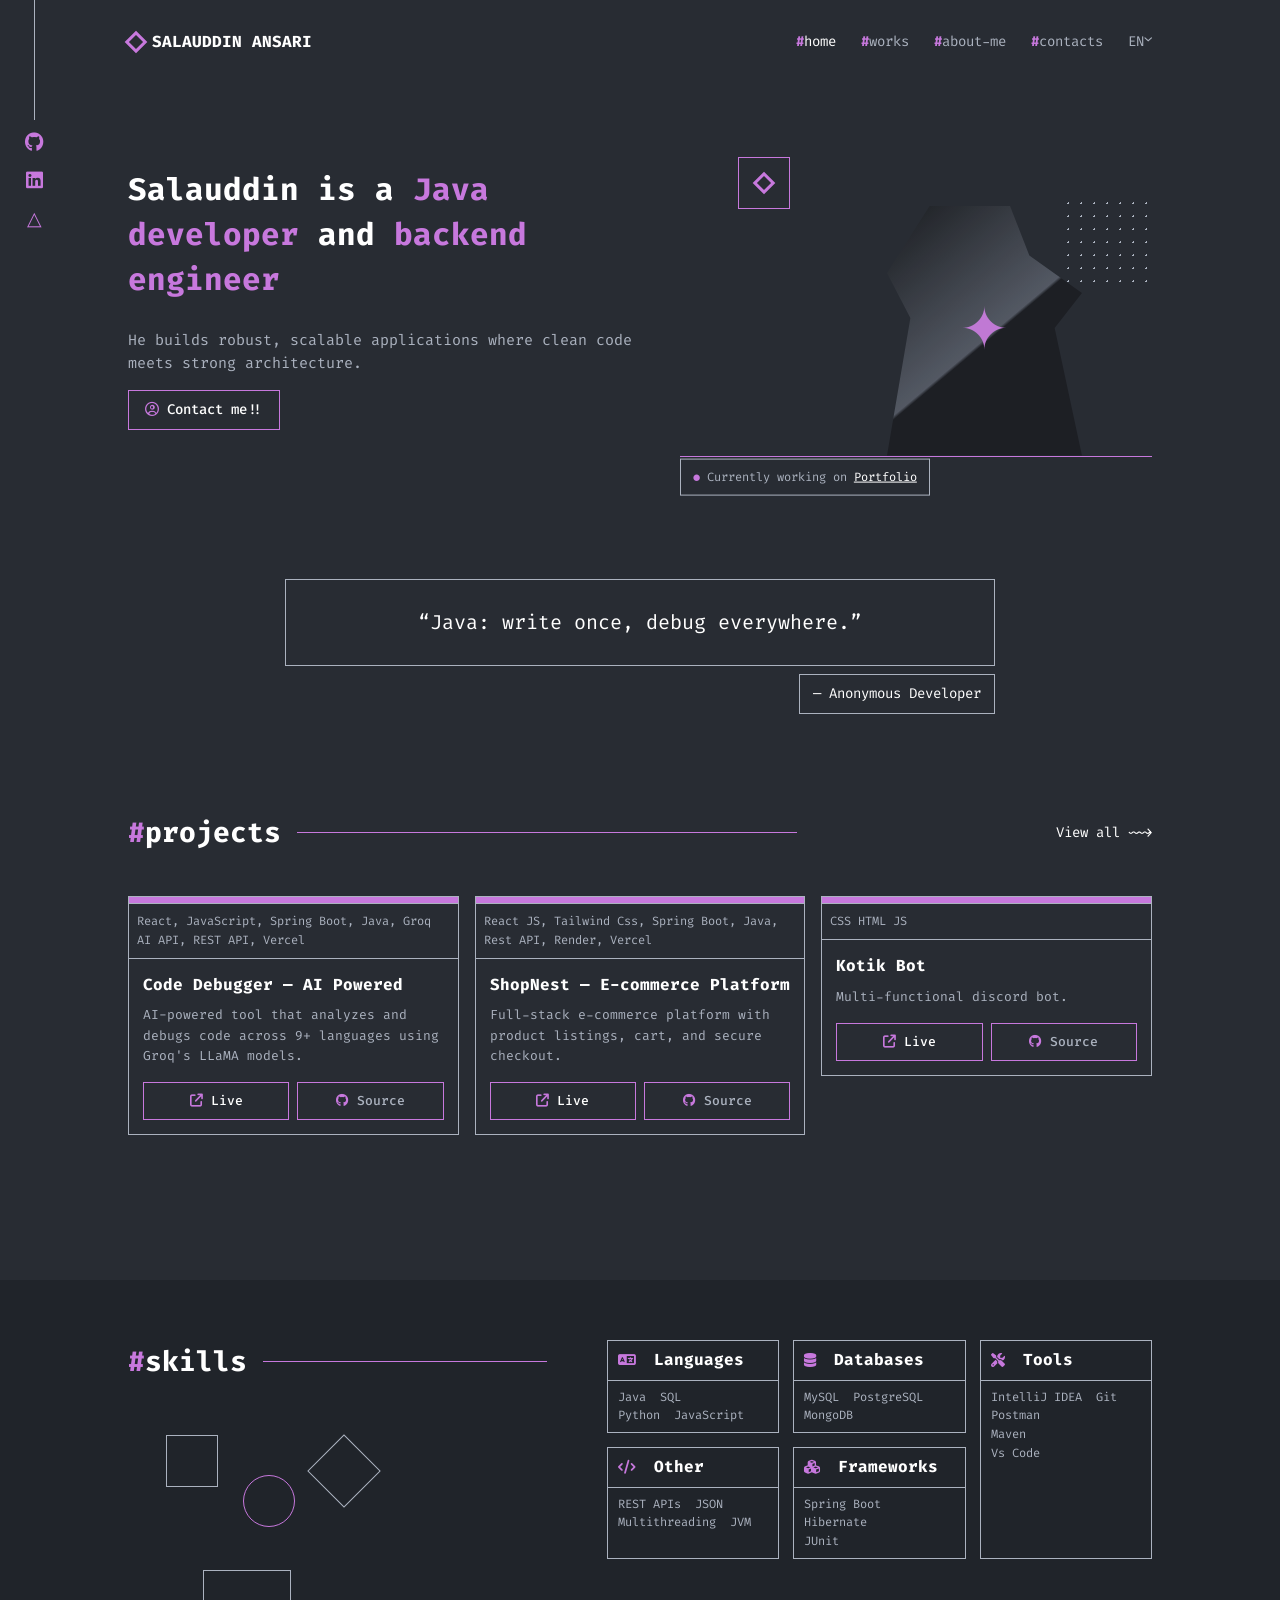
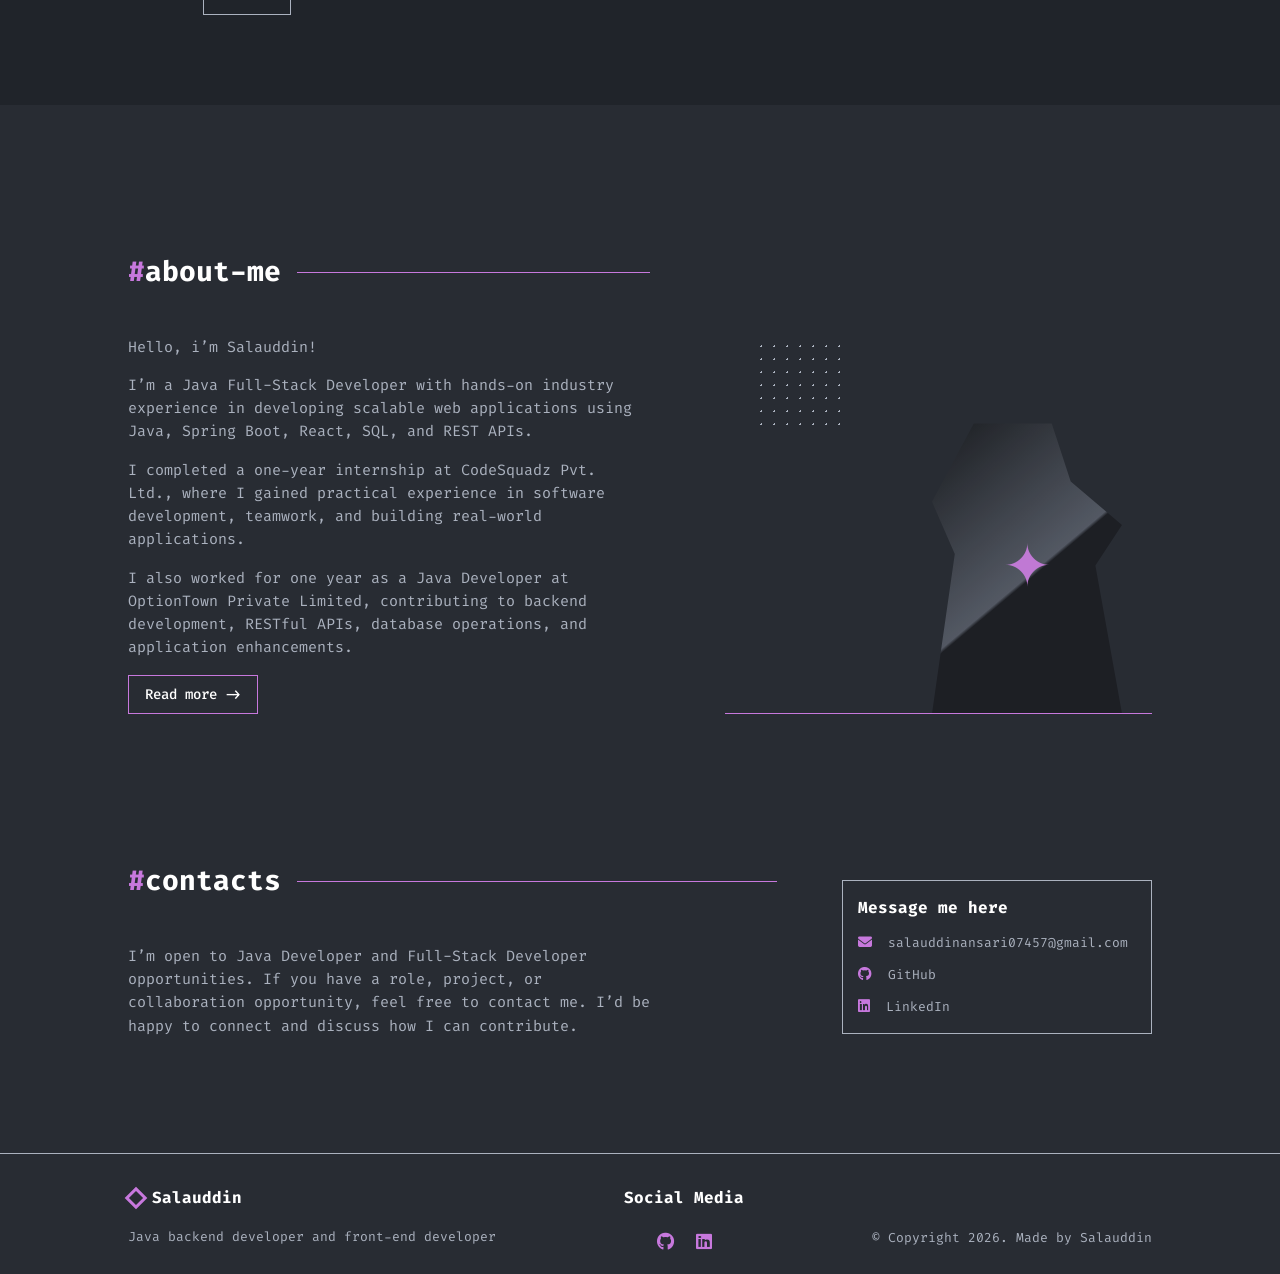
==== index.html @ a01acd92 "My Personal Portfolio" ====
<!doctype html>
<html lang="en">

<head>
  <meta charset="UTF-8" />
  <meta name="viewport" content="width=device-width, initial-scale=1.0" />
  <meta name="description" content="Elias — web designer and front-end developer portfolio" />
  <title>Salauddin | Portfolio</title>
  <link rel="stylesheet" href="https://cdnjs.cloudflare.com/ajax/libs/font-awesome/6.5.1/css/all.min.css" />
  <link rel="stylesheet" href="styles.css" />
</head>

<body>
  <!-- <div class="social-rail" aria-label="Social links">
    <span></span><a href="#contacts" aria-label="Dribbble">◉</a><a href="#contacts" aria-label="GitHub">◈</a><a
      href="#contacts" aria-label="Figma">△</a>
  </div> -->
  <div class="social-rail" aria-label="Social links">
    <span></span>
    <a href="https://github.com/AnsariSalauddin" target="_blank" rel="noopener noreferrer" aria-label="GitHub"><i
        class="fa-brands fa-github"></i></a>
    <a href="https://linkedin.com/in/salauddin-ansari-560468238" target="_blank" rel="noopener noreferrer"
      aria-label="LinkedIn"><i class="fa-brands fa-linkedin"></i></a>
    <a href="#" aria-label="Figma">△</a>
  </div>
  <header class="site-header">
    <a class="brand" href="#home"><i></i>SALAUDDIN ANSARI</a>
    <button class="menu-toggle" aria-expanded="false" aria-controls="menu">
      ☰
    </button>
    <nav id="menu">
      <a class="active" href="#home"><b>#</b>home</a><a href="#works"><b>#</b>works</a><a
        href="#about"><b>#</b>about-me</a><a href="#contacts"><b>#</b>contacts</a><a href="#home">EN⌄</a>
    </nav>
  </header>
  <main id="home">
    <section class="hero wrap">
      <div class="hero-copy">
        <h1>
          Salauddin is a <em>Java developer</em> and <em>backend engineer</em>
        </h1>
        <p>
          He builds robust, scalable applications where clean code meets strong architecture.
        </p>
        <a class="button" href="#contacts"><i class="fa-regular fa-circle-user"></i> Contact me!!</a>
      </div>
      <div class="hero-art">
        <div class="dot-grid"></div>
        <div class="person" aria-hidden="true">✦</div>
        <div class="logo-box"><i></i></div>
        <div class="current">
          <span>●</span> Currently working on <a href="#works">Portfolio</a>
        </div>
      </div>
    </section>
    <section class="quote wrap">
      <blockquote>“Java: write once, debug everywhere.”</blockquote>
      <cite>— Anonymous Developer</cite>
    </section>
    <section id="works" class="wrap section">
      <div class="section-heading">
        <h2><b>#</b>projects</h2>
        <span></span><a href="#works">View all ~~&gt;</a>
      </div>
      <div class="projects">
        <article class="card">
          <div class="card-top project-one"></div>
          <p class="tags">React, JavaScript, Spring Boot, Java, Groq AI API, REST API, Vercel</p>
          <div class="card-body">
            <h3>Code Debugger — AI Powered</h3>
            <p>AI-powered tool that analyzes and debugs code across 9+ languages using Groq's LLaMA models.</p>
            <!-- <a class="button" href="https://code-debugger-frontend-beige.vercel.app/" target="_blank"
              rel="noopener noreferrer">Live &lt;~&gt;</a> -->
            <div class="card-buttons">
              <a class="button" href="https://code-debugger-frontend-beige.vercel.app/" target="_blank"
                rel="noopener noreferrer"><i class="fa-solid fa-arrow-up-right-from-square"></i> Live</a>
              <a class="button secondary" href="https://github.com/yourusername/code-debugger" target="_blank"
                rel="noopener noreferrer"><i class="fa-brands fa-github"></i> Source</a>
            </div>
          </div>
        </article>
        <article class="card">
          <div class="card-top project-two"></div>
          <p class="tags">React JS, Tailwind Css, Spring Boot, Java, Rest API, Render, Vercel</p>
          <div class="card-body">
            <h3>ShopNest — E-commerce Platform</h3>
            <p>Full-stack e-commerce platform with product listings, cart, and secure checkout.</p>
            <div class="card-buttons">
              <a class="button" href="https://shopnest-frontend-rho.vercel.app/" target="_blank"
                rel="noopener noreferrer"><i class="fa-solid fa-arrow-up-right-from-square"></i> Live</a>
              <a class="button secondary" href="https://github.com/yourusername/code-debugger" target="_blank"
                rel="noopener noreferrer"><i class="fa-brands fa-github"></i> Source</a>
            </div>
          </div>
        </article>
        <article class="card">
          <div class="card-top project-three"></div>
          <p class="tags">CSS HTML JS</p>
          <div class="card-body">
            <h3>Kotik Bot</h3>
            <p>Multi-functional discord bot.</p>
            <div class="card-buttons">
              <a class="button" href="https://shopnest-frontend-rho.vercel.app/" target="_blank"
                rel="noopener noreferrer"><i class="fa-solid fa-arrow-up-right-from-square"></i> Live</a>
              <a class="button secondary" href="https://github.com/yourusername/code-debugger" target="_blank"
                rel="noopener noreferrer"><i class="fa-brands fa-github"></i> Source</a>
            </div>
          </div>
        </article>
      </div>
    </section>
    <section class="skills section">
      <div class="wrap skills-grid">
        <div>
          <div class="section-heading">
            <h2><b>#</b>skills</h2>
            <span></span>
          </div>
          <div class="shapes" aria-hidden="true">
            <i></i><i></i><i></i><i></i>
          </div>
        </div>
        <div class="skill-cards">
          <article>
            <h3><i class="fa-solid fa-language"></i> Languages</h3>
            <p>Java&nbsp; SQL<br>Python&nbsp; JavaScript</p>
          </article>

          <article>
            <h3><i class="fa-solid fa-database"></i> Databases</h3>
            <p>MySQL&nbsp; PostgreSQL<br>MongoDB</p>
          </article>

          <article>
            <h3><i class="fa-solid fa-screwdriver-wrench"></i> Tools</h3>
            <p>IntelliJ IDEA&nbsp; Git&nbsp; Postman<br>Maven<br>Vs Code</p>
          </article>

          <article>
            <h3><i class="fa-solid fa-code"></i> Other</h3>
            <p>REST APIs&nbsp; JSON<br>Multithreading&nbsp; JVM</p>
          </article>

          <article>
            <h3><i class="fa-solid fa-cubes"></i> Frameworks</h3>
            <p>Spring Boot&nbsp; Hibernate<br>JUnit</p>
          </article>
        </div>
      </div>
    </section>
    <section id="about" class="wrap section about">
      <div class="about-copy">
        <div class="section-heading">
          <h2><b>#</b>about-me</h2>
          <span></span>
        </div>
        <p>Hello, i’m Salauddin!</p>
        <p>
          I’m a Java Full-Stack Developer with hands-on industry experience in
          developing scalable web applications using Java, Spring Boot, React, SQL,
          and REST APIs.
        </p>

        <p>
          I completed a one-year internship at CodeSquadz Pvt. Ltd., where I gained
          practical experience in software development, teamwork, and building
          real-world applications.
        </p>

        <p>
          I also worked for one year as a Java Developer at OptionTown Private
          Limited, contributing to backend development, RESTful APIs, database
          operations, and application enhancements.
        </p>
        <a class="button" href="#contacts">Read more -&gt;</a>
      </div>
      <div class="about-art">
        <div class="person small">✦</div>
        <div class="dots"></div>
      </div>
    </section>
    <section id="contacts" class="wrap section contacts">
      <div>
        <div class="section-heading">
          <h2><b>#</b>contacts</h2>
          <span></span>
        </div>
        <p>
          I’m open to Java Developer and Full-Stack Developer opportunities. If you
          have a role, project, or collaboration opportunity, feel free to contact me.
          I’d be happy to connect and discuss how I can contribute.
        </p>
      </div>
      <aside class="Message-Icon-Color">
        <h3>Message me here</h3>

        <a href="mailto:salauddinansari07457@gmail.com">
          <i class="fa-solid fa-envelope"></i> salauddinansari07457@gmail.com
        </a>

        <a href="https://github.com/AnsariSalauddin" target="_blank" rel="noopener noreferrer">
          <i class="fa-brands fa-github"></i> GitHub
        </a>

        <a href="https://www.linkedin.com/in/salauddin-ansari-560468238" target="_blank" rel="noopener noreferrer">
          <i class="fa-brands fa-linkedin"></i> LinkedIn
        </a>

      </aside>
    </section>
  </main>
  <footer>
    <div class="wrap footer-grid">
      <div>
        <a class="brand" href="#home"><i></i>Salauddin</a>
        <!-- <a class="email" href="mailto:salauddinansari07457@gmail.com">salauddinansari07457@gmail.com</a> -->
        <p>Java backend developer and front-end developer</p>
      </div>

      <div>
        <h3>Social Media</h3>
        <p class="media" style="font-size: large;">
          <a href="https://github.com/AnsariSalauddin" target="_blank" rel="noopener noreferrer" aria-label="GitHub"><i
              class="fa-brands fa-github"></i></a>&nbsp;
          <a href="https://linkedin.com/in/salauddin-ansari-560468238" target="_blank" rel="noopener noreferrer"
            aria-label="LinkedIn"><i class="fa-brands fa-linkedin"></i></a>
        </p>
      </div>
      <p class="copyright">© Copyright 2026. Made by Salauddin</p>
  </footer>
  <script src="script.js"></script>
</body>

</html>
---- styles.css ----
@import url("https://fonts.googleapis.com/css2?family=Fira+Code:wght@400;500;600;700&display=swap");
:root {
  --bg: #282c33;
  --muted: #abb2bf;
  --text: #fff;
  --accent: #c778dd;
  --line: #abb2bf55;
}
* {
  box-sizing: border-box;
}
html {
  scroll-behavior: smooth;
}
body {
  margin: 0;
  background: var(--bg);
  color: var(--text);
  font:
    16px/1.55 "Fira Code",
    monospace;
}
.wrap {
  width: min(1024px, calc(100% - 48px));
  margin: auto;
}
.site-header {
  height: 84px;
  max-width: 1024px;
  margin: auto;
  display: flex;
  align-items: center;
  justify-content: space-between;
}
.brand {
  font-weight: 700;
  color: #fff;
  text-decoration: none;
  display: inline-flex;
  gap: 8px;
  align-items: center;
}
.brand i,
.logo-box i {
  width: 16px;
  height: 16px;
  border: 3px solid var(--accent);
  display: inline-block;
  transform: rotate(45deg);
}
nav {
  display: flex;
  gap: 25px;
  align-items: center;
}
nav a {
  color: var(--muted);
  text-decoration: none;
  font-size: 14px;
}
nav b,
.section-heading b {
  color: var(--accent);
}
nav .active,
nav a:hover {
  color: #fff;
}
.menu-toggle {
  display: none;
  background: none;
  border: 0;
  color: #fff;
  font-size: 24px;
}
.social-rail {
  position: fixed;
  z-index: 2;
  top: 0;
  left: 25px;
  display: flex;
  flex-direction: column;
  align-items: center;
  color: var(--muted);
  gap: 8px;
}
.social-rail span {
  height: 120px;
  border-left: 1px solid var(--muted);
}
.social-rail a {
  color: var(--muted);
  text-decoration: none;
}
.social-rail a  {
  color: var(--accent);
  font-size: larger;
 
}
.hero {
  min-height: 430px;
  display: grid;
  grid-template-columns: 1.05fr 0.95fr;
  align-items: center;
  gap: 30px;
}
.hero h1 {
  font-size: 31px;
  line-height: 1.45;
  margin: 0 0 26px;
}
.hero em {
  font-style: normal;
  color: var(--accent);
}
p {
  color: var(--muted);
  font-size: 15px;
}
.button {
  border: 1px solid var(--accent);
  color: #fff;
  text-decoration: none;
  padding: 8px 16px;
  display: inline-block;
  font-size: 14px;
  font-weight: 500;
}
.button i{
  color: var(--accent);
}
.button:hover {
  background: #c778dd22;
}
/* .hero-art {
  height: 315px;
  position: relative;
  border-bottom: 1px solid var(--accent);
  overflow: hidden;
} */
 /* .hero-art {
  height: 315px;
  position: relative;
  border-bottom: 1px solid var(--accent);
} */
 .hero-art {
  height: 315px;
  position: relative;
  border-bottom: 1px solid var(--accent);
  overflow: visible;
}
.person {
  position: absolute;
  background: linear-gradient(140deg, #15181d 5%, #4e5460 52%, #12141a 53%);
  width: 195px;
  height: 250px;
  right: 70px;
  bottom: 0;
  clip-path: polygon(
    22% 0,
    63% 0,
    73% 20%,
    100% 35%,
    86% 49%,
    100% 100%,
    0 100%,
    12% 45%,
    0 27%
  );
  display: grid;
  place-content: center;
  color: var(--accent);
  font-size: 58px;
  filter: contrast(0.9);
}
.logo-box {
  position: absolute;
  top: 15px;
  left: 58px;
  border: 1px solid var(--accent);
  width: 52px;
  height: 52px;
  display: grid;
  place-items: center;
}
.dot-grid,
.dots {
  background-image: radial-gradient(var(--muted) 1px, transparent 1px);
  background-size: 13px 13px;
  width: 85px;
  height: 85px;
  position: absolute;
  right: 5px;
  top: 55px;
}
.current {
  
  position: absolute;
  left: 0px;
  bottom: -3px;
  transform: translateY(100%);
  border: 1px solid var(--muted);
  padding: 8px 12px;
  color: var(--muted);
  font-size: 12px;
  background: var(--bg);
}
.current span {
  color: var(--accent);
}
.current a {
  color: #fff;
}
.quote {
  margin-top: 65px;
  text-align: center;
  border: 1px solid var(--muted);
  position: relative;
  padding: 27px 40px;
  width: min(710px, calc(100% - 48px));
}
.quote blockquote {
  margin: 0;
  font-size: 20px;
}
.quote cite {
  display: block;
  position: absolute;
  right: -1px;
  bottom: -49px;
  border: 1px solid var(--muted);
  padding: 8px 13px;
  font-style: normal;
  font-size: 14px;
}
.section {
  margin-top: 145px;
}
.section-heading {
  display: flex;
  align-items: center;
  gap: 16px;
  margin-bottom: 42px;
}
.section-heading h2 {
  margin: 0;
  font-size: 28px;
}
.section-heading span {
  height: 1px;
  flex: 1;
  max-width: 500px;
  background: var(--accent);
}
.section-heading a {
  font-size: 14px;
  color: #fff;
  text-decoration: none;
  margin-left: auto;
}
/* .projects {
  display: grid;
  grid-template-columns: repeat(3, 1fr);
  gap: 16px;
} */
/* .card {
  border: 1px solid var(--muted);
} */
.project-image {
  height: 175px;
  display: grid;
  place-items: center;
  overflow: hidden;
}
.project-image span {
  font-size: 45px;
  font-weight: 700;
}
/* .project-one {
  background: repeating-linear-gradient(
    45deg,
    #20242a,
    #20242a 10px,
    #2e343d 10px,
    #2e343d 20px
  );
  color: #a5ff82;
} */
/* .project-two {
  background: linear-gradient(135deg, #5a1b86, #ed8b25);
  color: #fff;
} */
/* .project-three {
  background: #14171b;
  color: var(--accent);
} */
/* .tags {
  border-top: 1px solid var(--muted);
  border-bottom: 1px solid var(--muted);
  padding: 8px;
  margin: 0;
  font-size: 12px;
} */
/* .card-body {
  padding: 14px;
} */
.card h3,
.skill-cards h3,
aside h3,
footer h3 {
  margin: 0;
  font-size: 16px;
}
/* .card-body p {
  margin: 8px 0 16px;
  font-size: 13px;
} */
.skills {
  background: #20242a;
  padding: 60px 0;
}
.skills-grid {
  display: grid;
  grid-template-columns: 1fr 1.3fr;
  gap: 60px;
}
.shapes {
  height: 220px;
  position: relative;
}
.shapes i {
  position: absolute;
  border: 1px solid var(--muted);
  width: 52px;
  height: 52px;
}
.shapes i:nth-child(1) {
  left: 38px;
  top: 10px;
}
.shapes i:nth-child(2) {
  left: 115px;
  top: 50px;
  border-color: var(--accent);
  border-radius: 50%;
}
.shapes i:nth-child(3) {
  left: 190px;
  top: 20px;
  transform: rotate(45deg);
}
.shapes i:nth-child(4) {
  left: 75px;
  top: 145px;
  width: 88px;
  height: 45px;
}
.skill-cards {
  display: grid;
  grid-template-columns: repeat(3, 1fr);
  align-content: start;
  gap: 14px;
}
.skill-cards article {
  border: 1px solid var(--muted);
}
.skill-cards h3 {
  border-bottom: 1px solid var(--muted);
  padding: 7px 10px;
}
.skill-cards p {
  margin: 0;
  padding: 7px 10px;
  font-size: 12px;
}
.skill-cards article:nth-child(3) {
  grid-row: span 2;
}
.about {
  display: grid;
  grid-template-columns: 1.1fr 0.9fr;
  gap: 75px;
}
.about-copy p {
  max-width: 510px;
}
.about-art {
  min-height: 360px;
  position: relative;
  border-bottom: 1px solid var(--accent);
}
.about-art .small {
  right: 30px;
  width: 190px;
  height: 290px;
}
.about-art .dots {
  left: 30px;
  right: auto;
  top: 90px;
}
.contacts {
  display: grid;
  grid-template-columns: 1fr 310px;
  gap: 65px;
  margin-bottom: 100px;
}
.contacts p {
  max-width: 530px;
}
.contacts aside {
  border: 1px solid var(--muted);
  padding: 15px;
  height: max-content;
  margin-top: 21px
}
.contacts aside a {
  display: block;
  color: var(--muted);
  text-decoration: none;
  margin-top: 12px;
  font-size: 13px;
}
footer {
  border-top: 1px solid var(--muted);
  padding-top: 32px;
}
.footer-grid {
  display: flex;
  justify-content: space-between;
}
.email {
  color: var(--muted);
  font-size: 13px;
  margin-left: 18px;
  text-decoration: none;
}
.footer-grid p {
  font-size: 13px;
  
}
.media {
  font-size: large;
  text-align: center;
  
}
.media a i{
  color: var(--accent);
}

.copyright {
  text-align: center;
  margin: 42px 0 20px;
  font-size: 12px;
}
@media (max-width: 720px) {
  .social-rail {
    display: none;
  }
  .wrap {
    width: min(100% - 32px, 560px);
  }
  .site-header {
    padding: 0 16px;
    height: 70px;
    position: relative;
  }
  nav {
    display: none;
    position: absolute;
    z-index: 4;
    top: 70px;
    left: 0;
    right: 0;
    background: #20242a;
    padding: 20px;
    flex-direction: column;
    align-items: flex-start;
  }
  nav.open {
    display: flex;
  }
  .menu-toggle {
    display: block;
  }
  .hero,
  .about,
  .contacts,
  .skills-grid {
    grid-template-columns: 1fr;
  }
  /* .hero {
    padding-top: 45px;
    gap: 60px;
  } */
   .hero {
  padding-bottom: 40px; /* current badge ke liye jagah */
}
  .hero h1 {
    font-size: 26px;
  }
  .hero-art {
    max-width: 400px;
    width: 100%;
    justify-self: center;
  }
  /* .projects {
    grid-template-columns: 1fr;
  } */
  .section {
    margin-top: 95px;
  }
  .skill-cards {
    grid-template-columns: repeat(2, 1fr);
  }
  .about {
    gap: 25px;
  }
  .about-art {
    min-height: 270px;
  }
  .contacts {
    gap: 20px;
  }
  .footer-grid {
    gap: 20px;
  }
  .quote {
    margin-top: 15px;
  }
  .section-heading h2 {
    font-size: 24px;
  }
}
@media (max-width: 410px) {
  .skill-cards {
    grid-template-columns: 1fr;
  }
  .skill-cards article:nth-child(3) {
    grid-row: auto;
  }
  .email {
    display: block;
    margin: 10px 0;
  }
  .footer-grid {
    display: block;
  }
}


/* -------------*/
.projects {
  display: grid;
  grid-template-columns: repeat(3, 1fr);
  gap: 16px;
  align-items: start;
}
.card {
  border: 1px solid var(--muted);
  display: flex;
  flex-direction: column;
}
.card-top {
  height: 6px;
  background: var(--accent);
}
/* .project-one { background: var(--accent); }
.project-two { background: linear-gradient(90deg, #5a1b86, #ed8b25); }
.project-three { background: #a5ff82; } */

.tags {
  border-top: 1px solid var(--muted);
  border-bottom: 1px solid var(--muted);
  padding: 8px;
  margin: 0;
  font-size: 12px;
}
.card-body {
  padding: 14px;
  display: flex;
  flex-direction: column;
  flex: 1;
}
.card-body p {
  margin: 8px 0 16px;
  font-size: 13px;
  flex: 1;
}

.card-buttons {
  display: flex;
  gap: 8px;
}
.card-buttons .button {
  padding: 8px 12px;
  font-size: 13px;
  flex: 1;
  text-align: center;
}
.button.secondary {
  border-color: var(--accent);
  color: var(--muted);
}
.button.secondary:hover {
  background: #c778dd22;
  color: #fff;
}

.media a {
  color: var(--muted);
  text-decoration: none;
  transition: color 0.25s ease;
}
/* .media a:hover {
  color: var(--accent);
} */
.skill-cards h3 i {
  color: var(--accent);
  margin-right: 8px;
  font-size: 14px;
}
.Message-Icon-Color a i {
    color: var(--accent);
  margin-right: 8px;
  font-size: 14px;
}
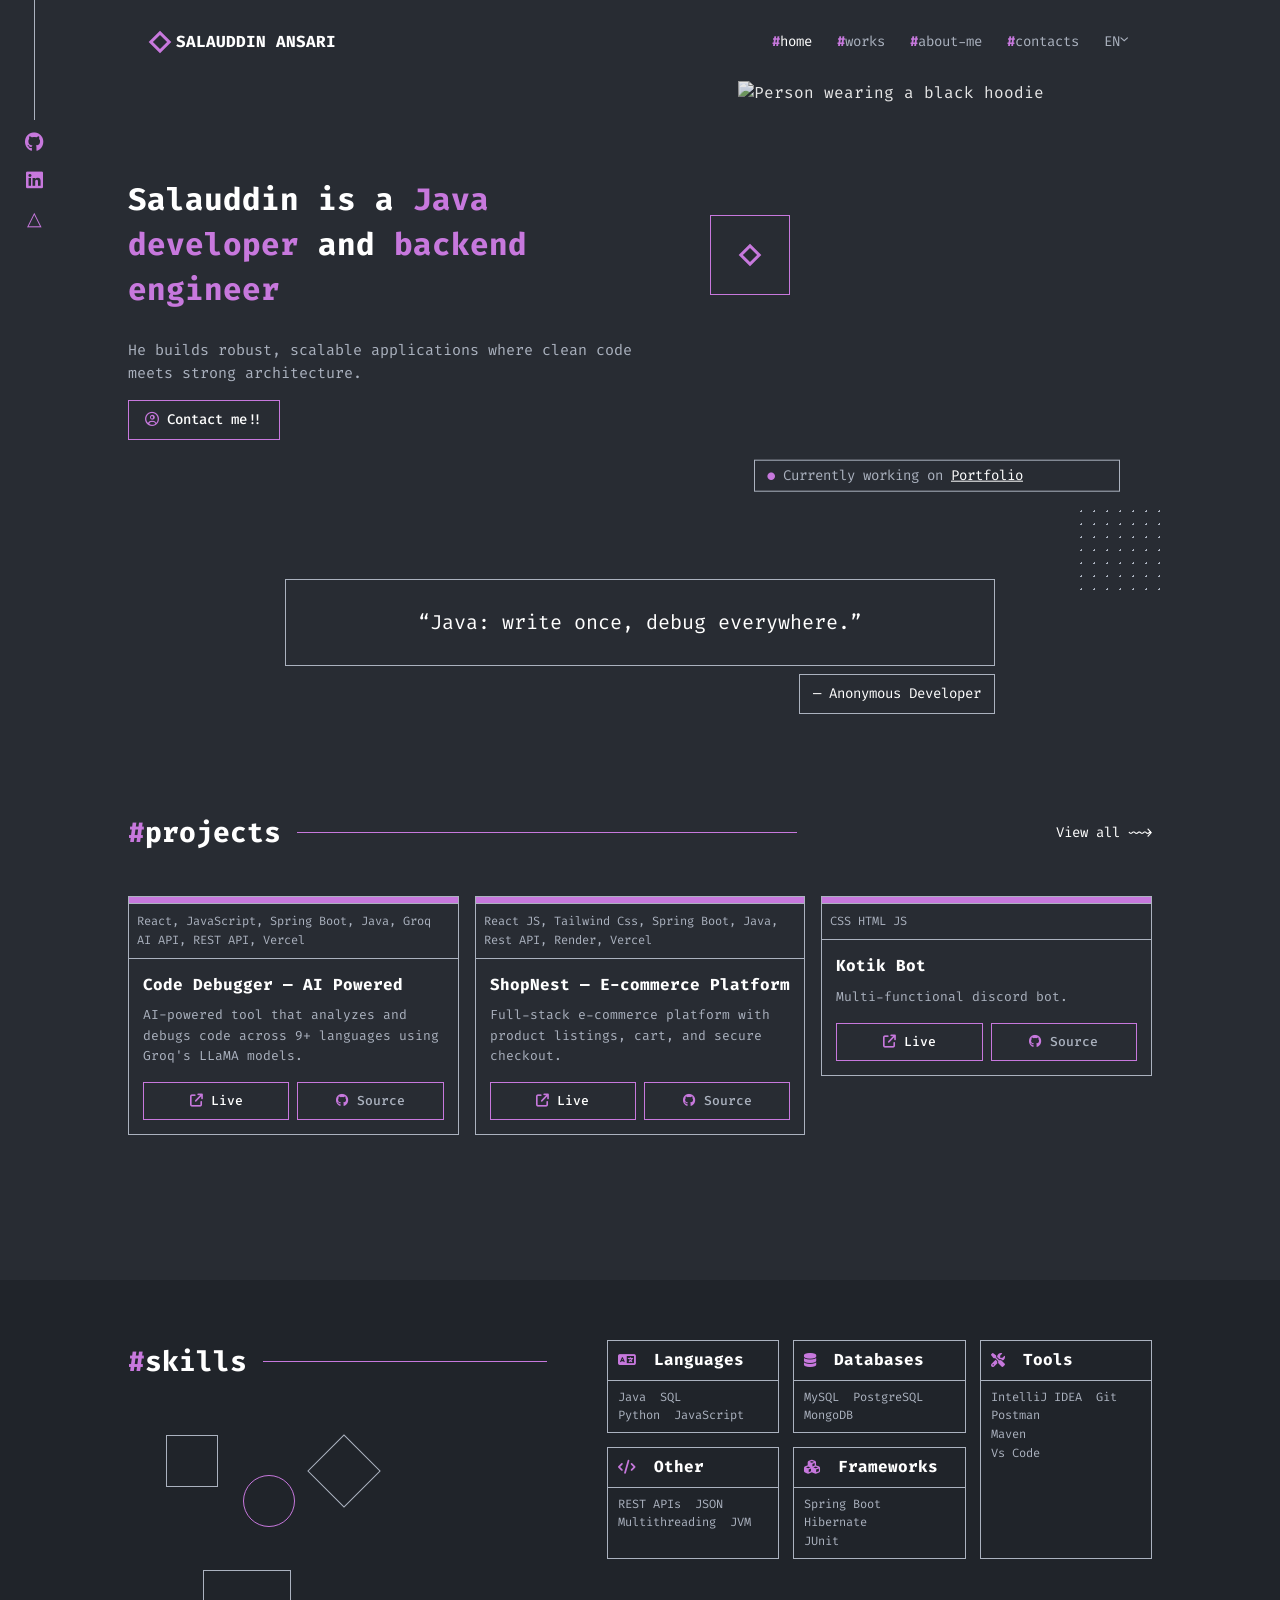
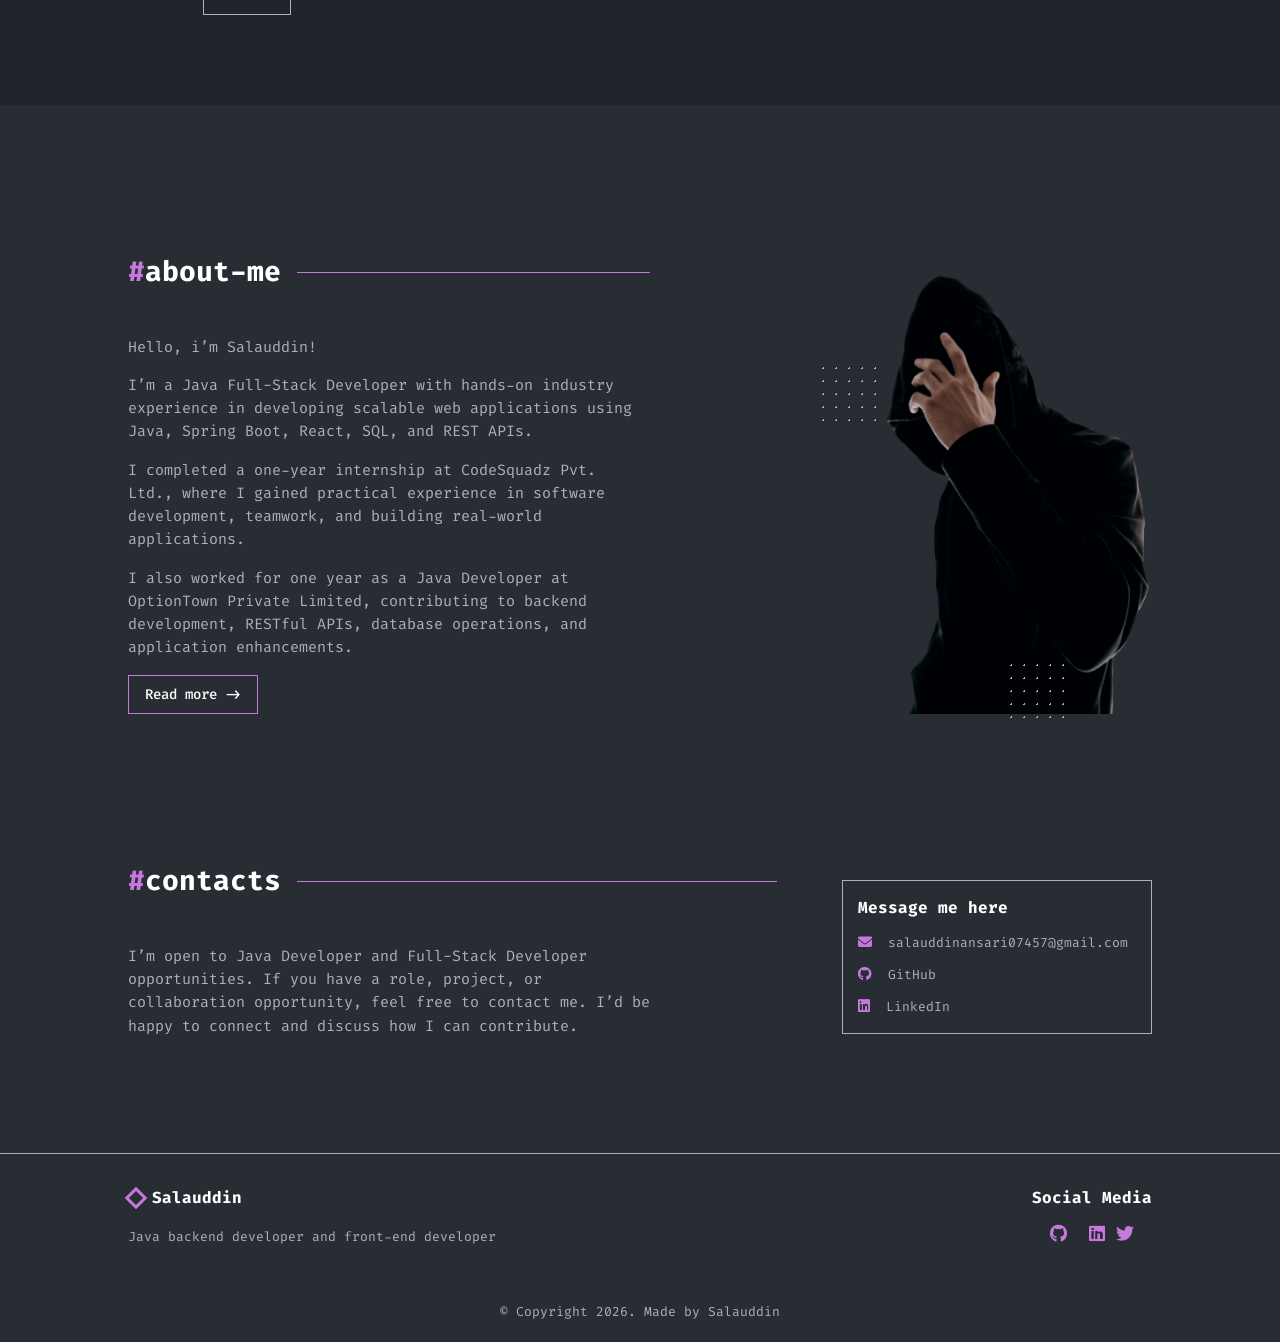
==== commit 6e64a665: "Responsive design" ====
--- a/index.html
+++ b/index.html
@@ -11,10 +11,7 @@
 </head>
 
 <body>
-  <!-- <div class="social-rail" aria-label="Social links">
-    <span></span><a href="#contacts" aria-label="Dribbble">◉</a><a href="#contacts" aria-label="GitHub">◈</a><a
-      href="#contacts" aria-label="Figma">△</a>
-  </div> -->
+
   <div class="social-rail" aria-label="Social links">
     <span></span>
     <a href="https://github.com/AnsariSalauddin" target="_blank" rel="noopener noreferrer" aria-label="GitHub"><i
@@ -45,12 +42,13 @@
         <a class="button" href="#contacts"><i class="fa-regular fa-circle-user"></i> Contact me!!</a>
       </div>
       <div class="hero-art">
-        <div class="dot-grid"></div>
-        <div class="person" aria-hidden="true">✦</div>
+        <img class="person" src="images/Image.png" alt="Person wearing a black hoodie">
+        <!-- <div class="person" aria-hidden="true">✦</div> -->
         <div class="logo-box"><i></i></div>
         <div class="current">
           <span>●</span> Currently working on <a href="#works">Portfolio</a>
         </div>
+        <div class="dot-grid"></div>
       </div>
     </section>
     <section class="quote wrap">
@@ -60,7 +58,8 @@
     <section id="works" class="wrap section">
       <div class="section-heading">
         <h2><b>#</b>projects</h2>
-        <span></span><a href="#works">View all ~~&gt;</a>
+        <span></span>
+        <a href="Projects.html">View all ~~&gt;</a>
       </div>
       <div class="projects">
         <article class="card">
@@ -172,12 +171,16 @@
           Limited, contributing to backend development, RESTful APIs, database
           operations, and application enhancements.
         </p>
-        <a class="button" href="#contacts">Read more -&gt;</a>
+        <a class="button" href="#">Read more -&gt;</a>
       </div>
       <div class="about-art">
-        <div class="person small">✦</div>
-        <div class="dots"></div>
-      </div>
+        <div class="dot-grid-about-first"></div>
+        <img class="person1" src="images/profile1.png" alt="Person wearing a black hoodie">
+        <!-- <div class="person small">✦</div>
+        <div class="dots"></div> -->
+        <div class="dot-grid-about-second"></div>
+      </div>
+
     </section>
     <section id="contacts" class="wrap section contacts">
       <div>
@@ -211,22 +214,27 @@
   </main>
   <footer>
     <div class="wrap footer-grid">
-      <div>
-        <a class="brand" href="#home"><i></i>Salauddin</a>
-        <!-- <a class="email" href="mailto:salauddinansari07457@gmail.com">salauddinansari07457@gmail.com</a> -->
-        <p>Java backend developer and front-end developer</p>
-      </div>
-
-      <div>
-        <h3>Social Media</h3>
-        <p class="media" style="font-size: large;">
-          <a href="https://github.com/AnsariSalauddin" target="_blank" rel="noopener noreferrer" aria-label="GitHub"><i
-              class="fa-brands fa-github"></i></a>&nbsp;
-          <a href="https://linkedin.com/in/salauddin-ansari-560468238" target="_blank" rel="noopener noreferrer"
-            aria-label="LinkedIn"><i class="fa-brands fa-linkedin"></i></a>
-        </p>
+      <div class="footer-grid-inner">
+        <div>
+          <a class="brand" href="#home"><i></i>Salauddin</a>
+          <!-- <a class="email" href="mailto:salauddinansari07457@gmail.com">salauddinansari07457@gmail.com</a> -->
+          <p>Java backend developer and front-end developer</p>
+        </div>
+
+        <div>
+          <h3>Social Media</h3>
+          <p class="media" style="font-size: large; margin: 10px;">
+            <a href="https://github.com/AnsariSalauddin" target="_blank" rel="noopener noreferrer"
+              aria-label="GitHub"><i class="fa-brands fa-github"></i></a>&nbsp;
+            <a href="https://linkedin.com/in/salauddin-ansari-560468238" target="_blank" rel="noopener noreferrer"
+              aria-label="LinkedIn"><i class="fa-brands fa-linkedin"></i></a>
+            <a href="https://linkedin.com/in/salauddin-ansari-560468238" target="_blank" rel="noopener noreferrer"
+              aria-label="LinkedIn"><i class="fa-brands fa-twitter"></i></a>
+          </p>
+        </div>
       </div>
       <p class="copyright">© Copyright 2026. Made by Salauddin</p>
+    </div>
   </footer>
   <script src="script.js"></script>
 </body>
--- a/styles.css
+++ b/styles.css
@@ -19,6 +19,7 @@
   font:
     16px/1.55 "Fira Code",
     monospace;
+  overflow-x: hidden;
 }
 .wrap {
   width: min(1024px, calc(100% - 48px));
@@ -31,6 +32,7 @@
   display: flex;
   align-items: center;
   justify-content: space-between;
+  padding: 0 24px;
 }
 .brand {
   font-weight: 700;
@@ -39,6 +41,7 @@
   display: inline-flex;
   gap: 8px;
   align-items: center;
+  white-space: nowrap;
 }
 .brand i,
 .logo-box i {
@@ -47,6 +50,7 @@
   border: 3px solid var(--accent);
   display: inline-block;
   transform: rotate(45deg);
+  flex-shrink: 0;
 }
 nav {
   display: flex;
@@ -72,6 +76,9 @@
   border: 0;
   color: #fff;
   font-size: 24px;
+  cursor: pointer;
+  line-height: 1;
+  padding: 4px 8px;
 }
 .social-rail {
   position: fixed;
@@ -92,10 +99,9 @@
   color: var(--muted);
   text-decoration: none;
 }
-.social-rail a  {
+.social-rail a {
   color: var(--accent);
   font-size: larger;
- 
 }
 .hero {
   min-height: 430px;
@@ -103,9 +109,10 @@
   grid-template-columns: 1.05fr 0.95fr;
   align-items: center;
   gap: 30px;
+  padding-top: 20px;
 }
 .hero h1 {
-  font-size: 31px;
+  font-size: clamp(22px, 3.2vw, 31px);
   line-height: 1.45;
   margin: 0 0 26px;
 }
@@ -126,60 +133,37 @@
   font-size: 14px;
   font-weight: 500;
 }
-.button i{
+.button i {
   color: var(--accent);
 }
 .button:hover {
   background: #c778dd22;
 }
-/* .hero-art {
+.hero-art {
   height: 315px;
   position: relative;
-  border-bottom: 1px solid var(--accent);
-  overflow: hidden;
-} */
- /* .hero-art {
-  height: 315px;
-  position: relative;
-  border-bottom: 1px solid var(--accent);
-} */
- .hero-art {
-  height: 315px;
-  position: relative;
-  border-bottom: 1px solid var(--accent);
   overflow: visible;
+  max-width: 460px;
+  width: 100%;
+  justify-self: end;
 }
 .person {
   position: absolute;
-  background: linear-gradient(140deg, #15181d 5%, #4e5460 52%, #12141a 53%);
-  width: 195px;
-  height: 250px;
-  right: 70px;
+  width: min(453px, 90%);
+  height: 386px;
+  aspect-ratio: 368 / 308;
+  right: 0;
   bottom: 0;
-  clip-path: polygon(
-    22% 0,
-    63% 0,
-    73% 20%,
-    100% 35%,
-    86% 49%,
-    100% 100%,
-    0 100%,
-    12% 45%,
-    0 27%
-  );
-  display: grid;
-  place-content: center;
-  color: var(--accent);
-  font-size: 58px;
-  filter: contrast(0.9);
+  filter: grayscale(0.55) contrast(1.15) brightness(0.9);
+  display: block;
 }
 .logo-box {
   position: absolute;
-  top: 15px;
-  left: 58px;
+  top: 63px;
+  left: 18px;
   border: 1px solid var(--accent);
-  width: 52px;
-  height: 52px;
+  width: 80px;
+  height: 80px;
   display: grid;
   place-items: center;
 }
@@ -187,23 +171,27 @@
 .dots {
   background-image: radial-gradient(var(--muted) 1px, transparent 1px);
   background-size: 13px 13px;
-  width: 85px;
-  height: 85px;
-  position: absolute;
-  right: 5px;
-  top: 55px;
+  width: 70px;
+  height: 70px;
+  position: absolute;
+  right: -12px;
+  top: 353px;
+  bottom: 20px;
+      width: 89px;
+    height: 89px;
 }
 .current {
-  
-  position: absolute;
-  left: 0px;
-  bottom: -3px;
+  position: absolute;
+  left: 62px;
+  bottom: 7px;
   transform: translateY(100%);
   border: 1px solid var(--muted);
-  padding: 8px 12px;
-  color: var(--muted);
-  font-size: 12px;
+  padding: 4px  12px;
+  color: var(--muted);
+  font-size: 14px;
   background: var(--bg);
+  width: min(366px, 100%);
+  z-index: 1;
 }
 .current span {
   color: var(--accent);
@@ -221,7 +209,7 @@
 }
 .quote blockquote {
   margin: 0;
-  font-size: 20px;
+  font-size: clamp(16px, 2.4vw, 20px);
 }
 .quote cite {
   display: block;
@@ -232,6 +220,8 @@
   padding: 8px 13px;
   font-style: normal;
   font-size: 14px;
+  background: var(--bg);
+  white-space: nowrap;
 }
 .section {
   margin-top: 145px;
@@ -241,16 +231,18 @@
   align-items: center;
   gap: 16px;
   margin-bottom: 42px;
+  flex-wrap: wrap;
 }
 .section-heading h2 {
   margin: 0;
-  font-size: 28px;
+  font-size: clamp(22px, 3vw, 28px);
 }
 .section-heading span {
   height: 1px;
   flex: 1;
   max-width: 500px;
   background: var(--accent);
+  min-width: 24px;
 }
 .section-heading a {
   font-size: 14px;
@@ -258,14 +250,6 @@
   text-decoration: none;
   margin-left: auto;
 }
-/* .projects {
-  display: grid;
-  grid-template-columns: repeat(3, 1fr);
-  gap: 16px;
-} */
-/* .card {
-  border: 1px solid var(--muted);
-} */
 .project-image {
   height: 175px;
   display: grid;
@@ -276,34 +260,6 @@
   font-size: 45px;
   font-weight: 700;
 }
-/* .project-one {
-  background: repeating-linear-gradient(
-    45deg,
-    #20242a,
-    #20242a 10px,
-    #2e343d 10px,
-    #2e343d 20px
-  );
-  color: #a5ff82;
-} */
-/* .project-two {
-  background: linear-gradient(135deg, #5a1b86, #ed8b25);
-  color: #fff;
-} */
-/* .project-three {
-  background: #14171b;
-  color: var(--accent);
-} */
-/* .tags {
-  border-top: 1px solid var(--muted);
-  border-bottom: 1px solid var(--muted);
-  padding: 8px;
-  margin: 0;
-  font-size: 12px;
-} */
-/* .card-body {
-  padding: 14px;
-} */
 .card h3,
 .skill-cards h3,
 aside h3,
@@ -311,10 +267,6 @@
   margin: 0;
   font-size: 16px;
 }
-/* .card-body p {
-  margin: 8px 0 16px;
-  font-size: 13px;
-} */
 .skills {
   background: #20242a;
   padding: 60px 0;
@@ -387,7 +339,6 @@
 .about-art {
   min-height: 360px;
   position: relative;
-  border-bottom: 1px solid var(--accent);
 }
 .about-art .small {
   right: 30px;
@@ -412,7 +363,7 @@
   border: 1px solid var(--muted);
   padding: 15px;
   height: max-content;
-  margin-top: 21px
+  margin-top: 21px;
 }
 .contacts aside a {
   display: block;
@@ -420,6 +371,7 @@
   text-decoration: none;
   margin-top: 12px;
   font-size: 13px;
+  word-break: break-word;
 }
 footer {
   border-top: 1px solid var(--muted);
@@ -428,6 +380,13 @@
 .footer-grid {
   display: flex;
   justify-content: space-between;
+  flex-direction: column;
+}
+.footer-grid-inner {
+  display: flex;
+  justify-content: space-between;
+  flex-wrap: wrap;
+  gap: 24px;
 }
 .email {
   color: var(--muted);
@@ -437,22 +396,144 @@
 }
 .footer-grid p {
   font-size: 13px;
-  
 }
 .media {
   font-size: large;
   text-align: center;
-  
-}
-.media a i{
-  color: var(--accent);
-}
-
+}
+.media a i {
+  color: var(--accent);
+}
 .copyright {
   text-align: center;
   margin: 42px 0 20px;
   font-size: 12px;
 }
+
+/* -------------- projects / cards -------------- */
+.projects {
+  display: grid;
+  grid-template-columns: repeat(3, 1fr);
+  gap: 16px;
+  align-items: start;
+}
+.card {
+  border: 1px solid var(--muted);
+  display: flex;
+  flex-direction: column;
+  min-width: 0;
+}
+.card-top {
+  height: 6px;
+  background: var(--accent);
+}
+.tags {
+  border-top: 1px solid var(--muted);
+  border-bottom: 1px solid var(--muted);
+  padding: 8px;
+  margin: 0;
+  font-size: 12px;
+  word-wrap: break-word;
+}
+.card-body {
+  padding: 14px;
+  display: flex;
+  flex-direction: column;
+  flex: 1;
+}
+.card-body p {
+  margin: 8px 0 16px;
+  font-size: 13px;
+  flex: 1;
+}
+.card-buttons {
+  display: flex;
+  gap: 8px;
+  flex-wrap: wrap;
+}
+.card-buttons .button {
+  padding: 8px 12px;
+  font-size: 13px;
+  flex: 1;
+  text-align: center;
+  min-width: 110px;
+}
+.button.secondary {
+  border-color: var(--accent);
+  color: var(--muted);
+}
+.button.secondary:hover {
+  background: #c778dd22;
+  color: #fff;
+}
+.media a {
+  color: var(--muted);
+  text-decoration: none;
+  transition: color 0.25s ease;
+}
+.skill-cards h3 i {
+  color: var(--accent);
+  margin-right: 8px;
+  font-size: 14px;
+}
+.Message-Icon-Color a i {
+  color: var(--accent);
+  margin-right: 8px;
+  font-size: 14px;
+}
+
+/* about section art */
+.person1 {
+  position: absolute;
+  width: min(299px, 80%);
+  height: auto;
+  aspect-ratio: 299 / 467;
+  right: 0;
+  bottom: 0;
+  filter: grayscale(0.55) contrast(1.15) brightness(0.9);
+  display: block;
+}
+.dot-grid-about-first {
+  background-image: radial-gradient(var(--muted) 1px, transparent 1px);
+  background-size: 13px 13px;
+  width: 70px;
+  height: 70px;
+  position: absolute;
+  right: 62%;
+  top: 24%;
+  z-index: 1;
+}
+.dot-grid-about-second {
+  background-image: radial-gradient(var(--muted) 1px, transparent 1px);
+  background-size: 13px 13px;
+  width: 70px;
+  height: 70px;
+  position: absolute;
+  right: 18%;
+  top: 88%;
+  z-index: 1;
+}
+
+/* -------------- tablet -------------- */
+@media (max-width: 1024px) {
+  .wrap {
+    width: min(100% - 40px, 1024px);
+  }
+  .skill-cards {
+    grid-template-columns: repeat(2, 1fr);
+  }
+  .skill-cards article:nth-child(3) {
+    grid-row: auto;
+  }
+}
+
+@media (max-width: 900px) {
+  .projects {
+    grid-template-columns: repeat(2, 1fr);
+  }
+}
+
+/* -------------- mobile -------------- */
 @media (max-width: 720px) {
   .social-rail {
     display: none;
@@ -476,6 +557,7 @@
     padding: 20px;
     flex-direction: column;
     align-items: flex-start;
+    border-bottom: 1px solid var(--line);
   }
   nav.open {
     display: flex;
@@ -489,13 +571,10 @@
   .skills-grid {
     grid-template-columns: 1fr;
   }
-  /* .hero {
-    padding-top: 45px;
-    gap: 60px;
-  } */
-   .hero {
-  padding-bottom: 40px; /* current badge ke liye jagah */
-}
+  .hero {
+    padding-bottom: 44px; /* room for the "current" badge */
+    text-align: left;
+  }
   .hero h1 {
     font-size: 26px;
   }
@@ -503,35 +582,78 @@
     max-width: 400px;
     width: 100%;
     justify-self: center;
-  }
-  /* .projects {
-    grid-template-columns: 1fr;
-  } */
+    height: min(315px, 78vw);
+  }
   .section {
     margin-top: 95px;
   }
   .skill-cards {
     grid-template-columns: repeat(2, 1fr);
   }
+  .projects {
+    grid-template-columns: 1fr;
+  }
   .about {
     gap: 25px;
   }
   .about-art {
     min-height: 270px;
   }
+  .dot-grid-about-first {
+    right: auto;
+    left: 8px;
+    top: 12px;
+  }
+  .dot-grid-about-second {
+    right: 8px;
+    top: auto;
+    bottom: 8px;
+  }
   .contacts {
     gap: 20px;
   }
   .footer-grid {
     gap: 20px;
   }
+  .footer-grid-inner {
+    flex-direction: column;
+    gap: 24px;
+  }
   .quote {
     margin-top: 15px;
+    padding: 22px 24px;
+  }
+  .quote cite {
+    position: static;
+    display: inline-block;
+    margin-top: 16px;
   }
   .section-heading h2 {
     font-size: 24px;
   }
-}
+  .person1 {
+    position: absolute;
+    width: min(299px, 60%);
+    height: auto;
+    aspect-ratio: 299 / 467;
+    right: 0;
+    bottom: 0;
+    filter: grayscale(0.55) contrast(1.15) brightness(0.9);
+    display: block;
+  }
+  .current {
+    font-size: 13px;
+    padding: 7px 10px;
+    left: 35px;
+  }
+    .shapes {
+    display: none;
+  }
+    .dot-grid {
+    visibility: hidden;
+  }
+}
+
 @media (max-width: 410px) {
   .skill-cards {
     grid-template-columns: 1fr;
@@ -546,82 +668,28 @@
   .footer-grid {
     display: block;
   }
-}
-
-
-/* -------------*/
-.projects {
-  display: grid;
-  grid-template-columns: repeat(3, 1fr);
-  gap: 16px;
-  align-items: start;
-}
-.card {
-  border: 1px solid var(--muted);
-  display: flex;
-  flex-direction: column;
-}
-.card-top {
-  height: 6px;
-  background: var(--accent);
-}
-/* .project-one { background: var(--accent); }
-.project-two { background: linear-gradient(90deg, #5a1b86, #ed8b25); }
-.project-three { background: #a5ff82; } */
-
-.tags {
-  border-top: 1px solid var(--muted);
-  border-bottom: 1px solid var(--muted);
-  padding: 8px;
-  margin: 0;
-  font-size: 12px;
-}
-.card-body {
-  padding: 14px;
-  display: flex;
-  flex-direction: column;
-  flex: 1;
-}
-.card-body p {
-  margin: 8px 0 16px;
-  font-size: 13px;
-  flex: 1;
-}
-
-.card-buttons {
-  display: flex;
-  gap: 8px;
-}
-.card-buttons .button {
-  padding: 8px 12px;
-  font-size: 13px;
-  flex: 1;
-  text-align: center;
-}
-.button.secondary {
-  border-color: var(--accent);
-  color: var(--muted);
-}
-.button.secondary:hover {
-  background: #c778dd22;
-  color: #fff;
-}
-
-.media a {
-  color: var(--muted);
-  text-decoration: none;
-  transition: color 0.25s ease;
-}
-/* .media a:hover {
-  color: var(--accent);
-} */
-.skill-cards h3 i {
-  color: var(--accent);
-  margin-right: 8px;
-  font-size: 14px;
-}
-.Message-Icon-Color a i {
-    color: var(--accent);
-  margin-right: 8px;
-  font-size: 14px;
-}+  .current {
+    font-size: 13px;
+    padding: 7px 10px;
+    left: 14px;
+  }
+  .card-buttons .button {
+    min-width: 100%;
+  }
+  .dot-grid {
+    visibility: hidden;
+  }
+  .person1 {
+    position: absolute;
+    width: min(299px, 60%);
+    height: auto;
+    aspect-ratio: 299 / 467;
+    right: 0;
+    bottom: 0;
+    filter: grayscale(0.55) contrast(1.15) brightness(0.9);
+    display: block;
+  }
+  .shapes {
+    display: none;
+  }
+}
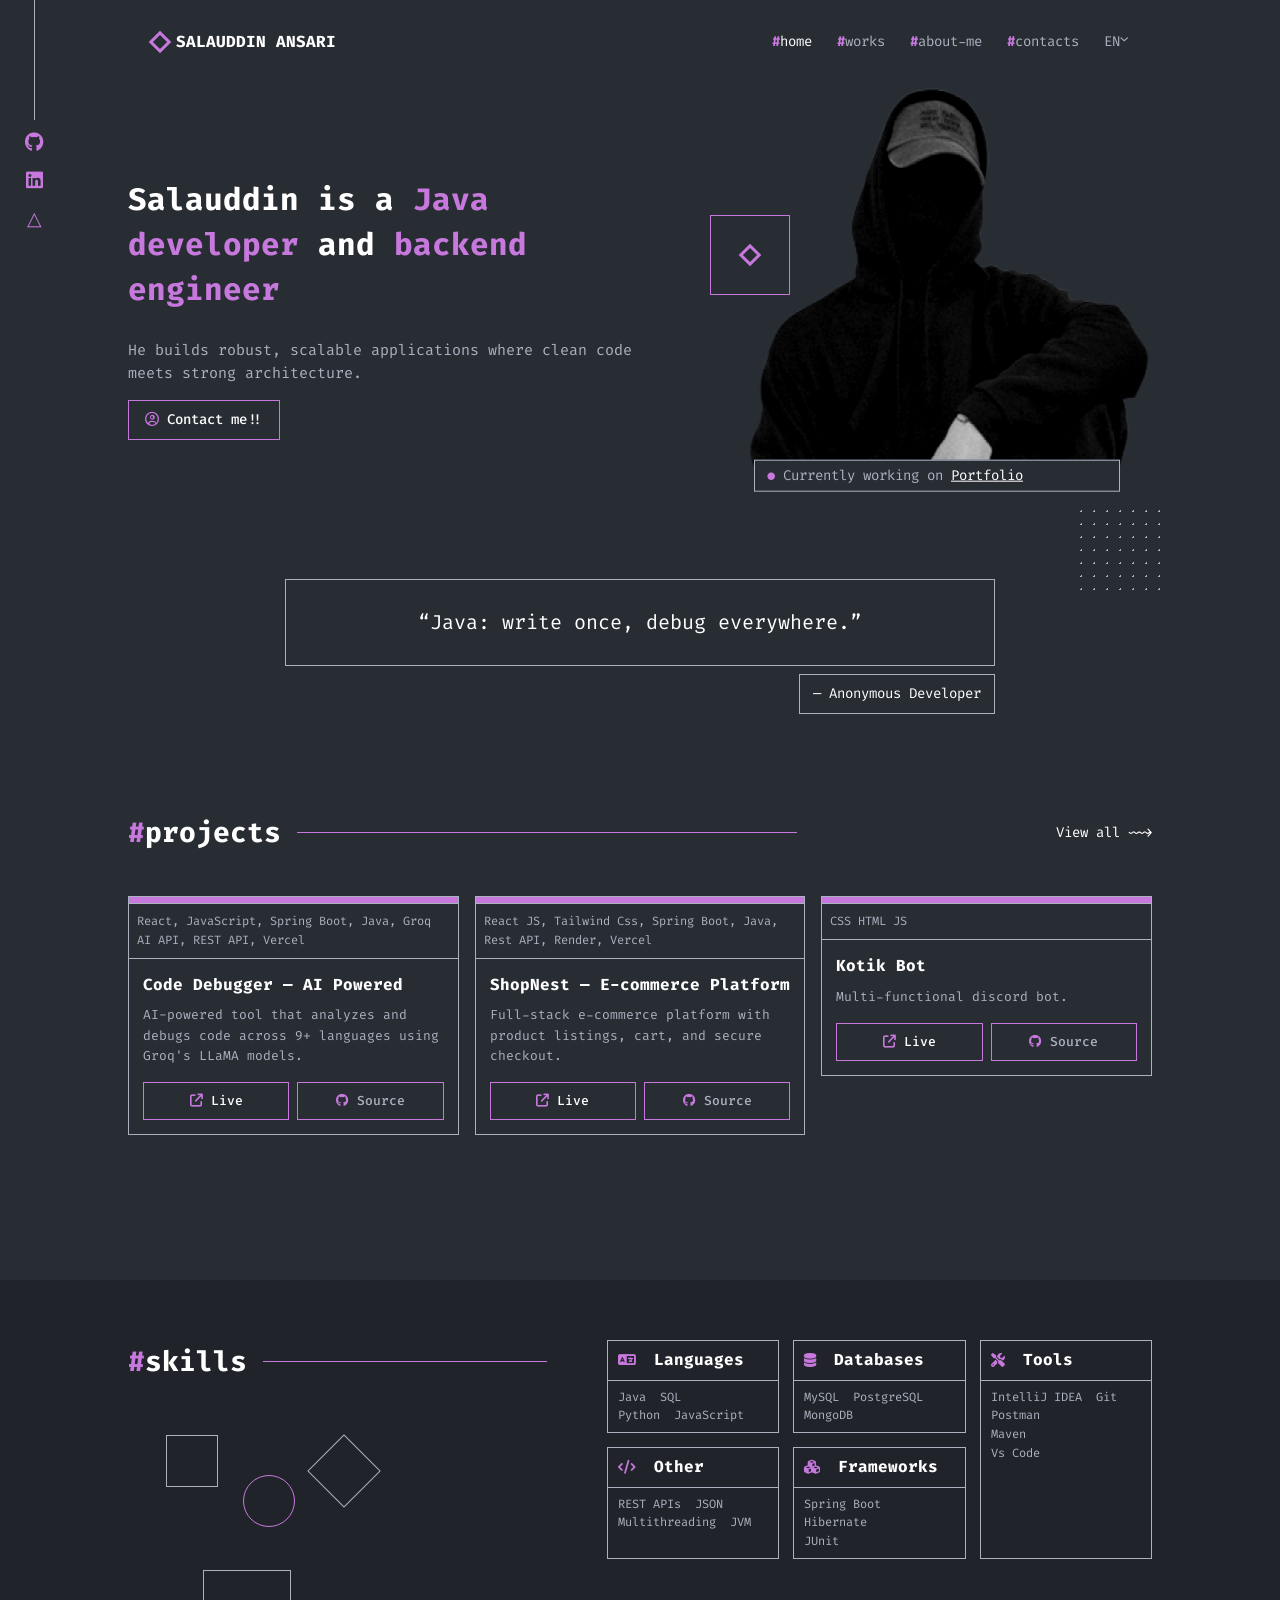
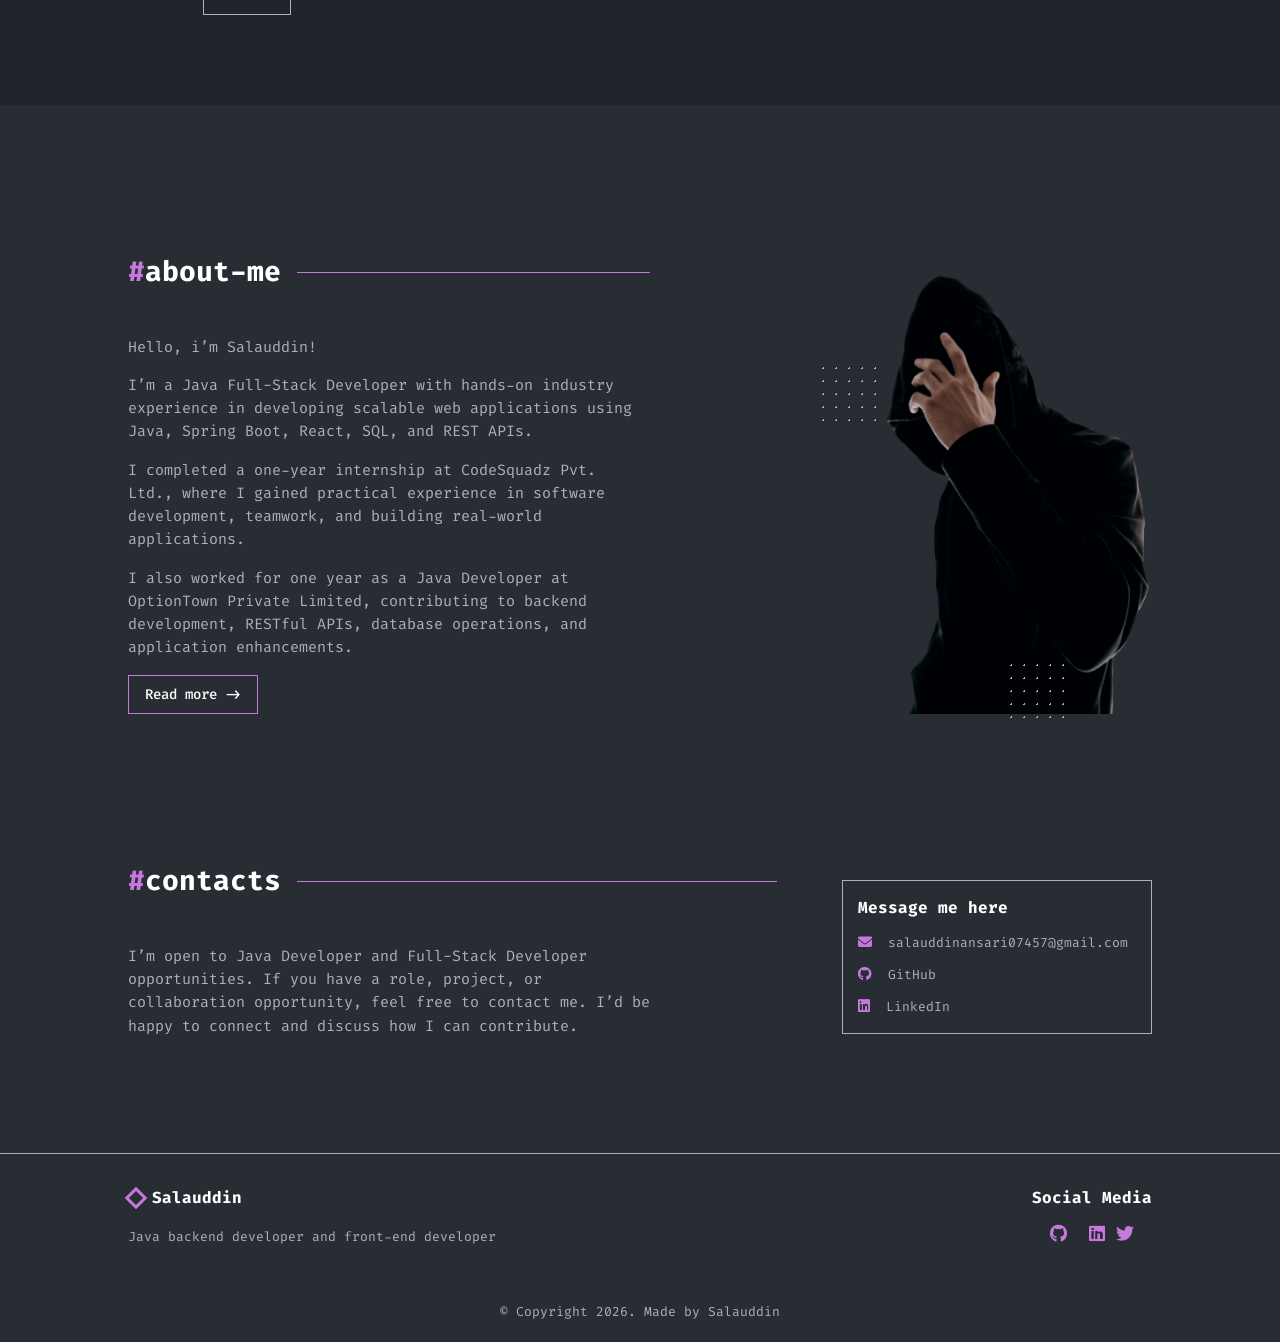
==== commit f4d57669: "change image name" ====
--- a/index.html
+++ b/index.html
@@ -42,7 +42,7 @@
         <a class="button" href="#contacts"><i class="fa-regular fa-circle-user"></i> Contact me!!</a>
       </div>
       <div class="hero-art">
-        <img class="person" src="images/Image.png" alt="Person wearing a black hoodie">
+        <img class="person" src="images/image.png" alt="Person wearing a black hoodie">
         <!-- <div class="person" aria-hidden="true">✦</div> -->
         <div class="logo-box"><i></i></div>
         <div class="current">
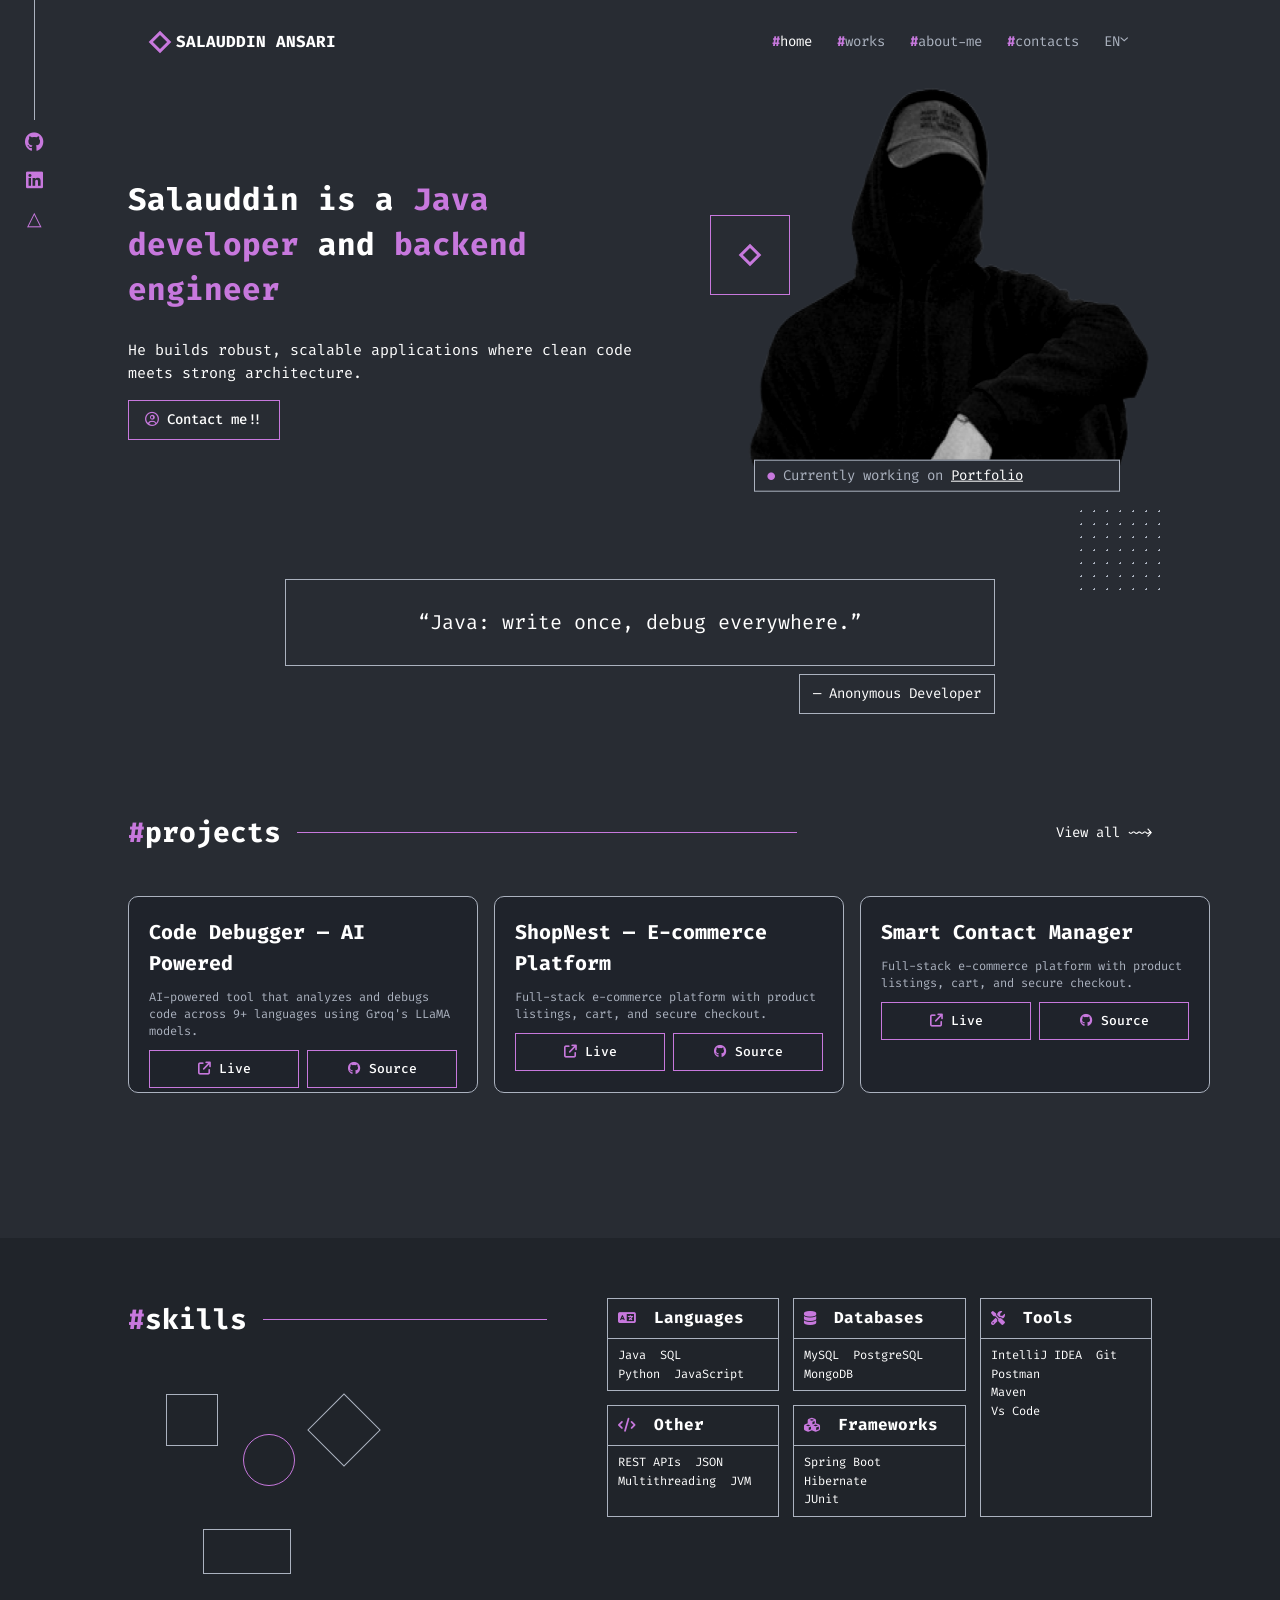
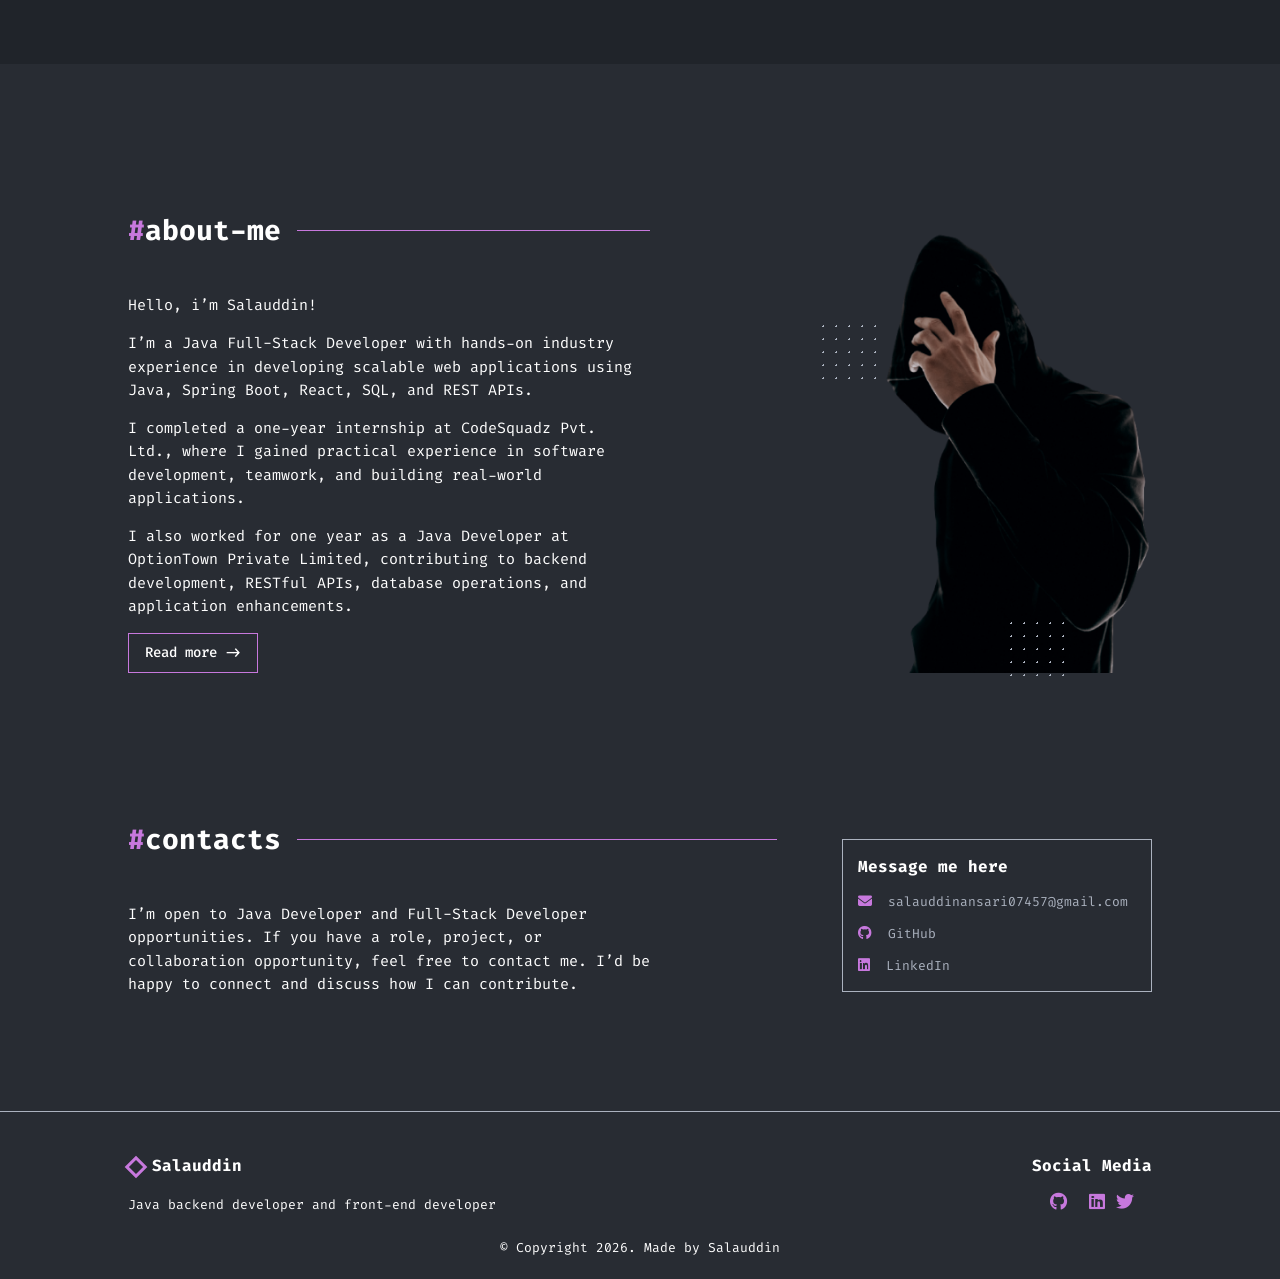
==== commit c1b1e217: "change card of project" ====
--- a/index.html
+++ b/index.html
@@ -8,6 +8,7 @@
   <title>Salauddin | Portfolio</title>
   <link rel="stylesheet" href="https://cdnjs.cloudflare.com/ajax/libs/font-awesome/6.5.1/css/all.min.css" />
   <link rel="stylesheet" href="styles.css" />
+  <!-- <link rel="stylesheet" href="projects.css"> -->
 </head>
 
 <body>
@@ -16,7 +17,7 @@
     <span></span>
     <a href="https://github.com/AnsariSalauddin" target="_blank" rel="noopener noreferrer" aria-label="GitHub"><i
         class="fa-brands fa-github"></i></a>
-    <a href="https://linkedin.com/in/salauddin-ansari-560468238" target="_blank" rel="noopener noreferrer"
+    <a href="https://linkedin.com/in/salauddinansari0" target="_blank" rel="noopener noreferrer"
       aria-label="LinkedIn"><i class="fa-brands fa-linkedin"></i></a>
     <a href="#" aria-label="Figma">△</a>
   </div>
@@ -62,50 +63,56 @@
         <a href="Projects.html">View all ~~&gt;</a>
       </div>
       <div class="projects">
-        <article class="card">
-          <div class="card-top project-one"></div>
-          <p class="tags">React, JavaScript, Spring Boot, Java, Groq AI API, REST API, Vercel</p>
-          <div class="card-body">
-            <h3>Code Debugger — AI Powered</h3>
-            <p>AI-powered tool that analyzes and debugs code across 9+ languages using Groq's LLaMA models.</p>
-            <!-- <a class="button" href="https://code-debugger-frontend-beige.vercel.app/" target="_blank"
-              rel="noopener noreferrer">Live &lt;~&gt;</a> -->
+        <div class="card">
+          <p class="projectTitleOuter">Code Debugger — AI Powered</p>
+          <div class="card__content">
+            <p class="card__title">Code Debugger — AI Powered</p>
+            <p class="card__description">AI-powered tool that analyzes and debugs code across 9+ languages using Groq's
+              LLaMA models.</p>
             <div class="card-buttons">
               <a class="button" href="https://code-debugger-frontend-beige.vercel.app/" target="_blank"
-                rel="noopener noreferrer"><i class="fa-solid fa-arrow-up-right-from-square"></i> Live</a>
-              <a class="button secondary" href="https://github.com/yourusername/code-debugger" target="_blank"
+                rel="noopener noreferrer"><i class="fa-solid fa-arrow-up-right-from-square"></i>
+                Live</a>
+              <a class="button secondary" href="https://github.com/AnsariSalauddin/CodeDebugger.git" target="_blank"
                 rel="noopener noreferrer"><i class="fa-brands fa-github"></i> Source</a>
             </div>
-          </div>
-        </article>
-        <article class="card">
-          <div class="card-top project-two"></div>
-          <p class="tags">React JS, Tailwind Css, Spring Boot, Java, Rest API, Render, Vercel</p>
-          <div class="card-body">
-            <h3>ShopNest — E-commerce Platform</h3>
-            <p>Full-stack e-commerce platform with product listings, cart, and secure checkout.</p>
+
+          </div>
+        </div>
+        <div class="card">
+          <p class="projectTitleOuter">ShopNest — E-commerce Platform</p>
+          <div class="card__content">
+            <p class="card__title">ShopNest — E-commerce Platform</p>
+            <p class="card__description">Full-stack e-commerce platform with product listings, cart, and
+              secure
+              checkout.</p>
             <div class="card-buttons">
               <a class="button" href="https://shopnest-frontend-rho.vercel.app/" target="_blank"
-                rel="noopener noreferrer"><i class="fa-solid fa-arrow-up-right-from-square"></i> Live</a>
-              <a class="button secondary" href="https://github.com/yourusername/code-debugger" target="_blank"
+                rel="noopener noreferrer"><i class="fa-solid fa-arrow-up-right-from-square"></i>
+                Live</a>
+              <a class="button secondary" href="https://github.com/AnsariSalauddin/shopnest-Backend" target="_blank"
                 rel="noopener noreferrer"><i class="fa-brands fa-github"></i> Source</a>
             </div>
-          </div>
-        </article>
-        <article class="card">
-          <div class="card-top project-three"></div>
-          <p class="tags">CSS HTML JS</p>
-          <div class="card-body">
-            <h3>Kotik Bot</h3>
-            <p>Multi-functional discord bot.</p>
+
+          </div>
+        </div>
+        <div class="card">
+          <p class="projectTitleOuter">Smart Contact Manager</p>
+          <div class="card__content">
+            <p class="card__title">Smart Contact Manager</p>
+            <p class="card__description">Full-stack e-commerce platform with product listings, cart, and
+              secure
+              checkout.</p>
             <div class="card-buttons">
-              <a class="button" href="https://shopnest-frontend-rho.vercel.app/" target="_blank"
-                rel="noopener noreferrer"><i class="fa-solid fa-arrow-up-right-from-square"></i> Live</a>
-              <a class="button secondary" href="https://github.com/yourusername/code-debugger" target="_blank"
+              <a class="button" href=""_blank"
+                rel="noopener noreferrer"><i class="fa-solid fa-arrow-up-right-from-square"></i>
+                Live</a>
+              <a class="button secondary" href="" target="_blank" aria-disabled="false"
                 rel="noopener noreferrer"><i class="fa-brands fa-github"></i> Source</a>
             </div>
-          </div>
-        </article>
+
+          </div>
+        </div>
       </div>
     </section>
     <section class="skills section">
@@ -205,7 +212,7 @@
           <i class="fa-brands fa-github"></i> GitHub
         </a>
 
-        <a href="https://www.linkedin.com/in/salauddin-ansari-560468238" target="_blank" rel="noopener noreferrer">
+        <a href="https://www.linkedin.com/in/salauddinansari0" target="_blank" rel="noopener noreferrer">
           <i class="fa-brands fa-linkedin"></i> LinkedIn
         </a>
 
@@ -226,9 +233,9 @@
           <p class="media" style="font-size: large; margin: 10px;">
             <a href="https://github.com/AnsariSalauddin" target="_blank" rel="noopener noreferrer"
               aria-label="GitHub"><i class="fa-brands fa-github"></i></a>&nbsp;
-            <a href="https://linkedin.com/in/salauddin-ansari-560468238" target="_blank" rel="noopener noreferrer"
+            <a href="https://linkedin.com/in/salauddinansari0" target="_blank" rel="noopener noreferrer"
               aria-label="LinkedIn"><i class="fa-brands fa-linkedin"></i></a>
-            <a href="https://linkedin.com/in/salauddin-ansari-560468238" target="_blank" rel="noopener noreferrer"
+            <a href="https://linkedin.com/in/salauddinansari0" target="_blank" rel="noopener noreferrer"
               aria-label="LinkedIn"><i class="fa-brands fa-twitter"></i></a>
           </p>
         </div>
--- a/styles.css
+++ b/styles.css
@@ -121,7 +121,7 @@
   color: var(--accent);
 }
 p {
-  color: var(--muted);
+  /* color: var(--muted); */
   font-size: 15px;
 }
 .button {
@@ -381,6 +381,7 @@
   display: flex;
   justify-content: space-between;
   flex-direction: column;
+  margin-top: 10px;
 }
 .footer-grid-inner {
   display: flex;
@@ -408,6 +409,7 @@
   text-align: center;
   margin: 42px 0 20px;
   font-size: 12px;
+  margin-top: 10px;
 }
 
 /* -------------- projects / cards -------------- */
@@ -457,10 +459,11 @@
   flex: 1;
   text-align: center;
   min-width: 110px;
+  
 }
 .button.secondary {
   border-color: var(--accent);
-  color: var(--muted);
+  color: var(--text);
 }
 .button.secondary:hover {
   background: #c778dd22;
@@ -618,6 +621,7 @@
   .footer-grid-inner {
     flex-direction: column;
     gap: 24px;
+    margin-top: -8px;
   }
   .quote {
     margin-top: 15px;
@@ -693,3 +697,91 @@
     display: none;
   }
 }
+
+
+/* From Uiverse.io by D3OXY */
+.card {
+  position: relative;
+  width: 350px;
+  aspect-ratio: 16/9;
+  background-color: #1f232b;
+  border-radius: 10px;
+  border: 1px solid var(--muted);
+  display: flex;
+  align-items: center;
+  justify-content: center;
+  overflow: hidden;
+  perspective: 1000px;
+  transition: all 0.6s cubic-bezier(0.175, 0.885, 0.32, 1.275);
+  
+}
+
+.card svg {
+  width: 48px;
+  fill: #333;
+  transition: all 0.6s cubic-bezier(0.175, 0.885, 0.32, 1.275);
+}
+
+.card__image {
+  width: 100%;
+  height: 100%;
+}
+
+.card:hover {
+  transform: scale(1.05);
+  box-shadow: 0 8px 16px rgba(255, 255, 255, 0.2);
+}
+
+.card__content {
+  position: absolute;
+  top: 0;
+  left: 0;
+  width: 100%;
+  height: 100%;
+  padding: 20px;
+  box-sizing: border-box;
+  /* background-color: #f2f2f2; */
+  background-color: var(#808080);
+  /* transform: rotateX(-90deg); */
+  transform-origin: bottom;
+  transition: all 0.6s cubic-bezier(0.175, 0.885, 0.32, 1.275);
+  padding-bottom: 10px;
+}
+
+
+.projectTitleOuter {
+  margin: auto;
+  font-size: x-large;
+  text-align: center;
+  color: var(--muted);
+
+}
+.card__title {
+  margin: 0;
+  font-size: 20px;
+  font-weight: 700;
+  /* color: var(--muted); */
+}
+
+
+.projectTitleOuter{
+  display: none;
+}
+
+.card__description {
+  margin: 10px 0 10px;
+  font-size: 12px;
+  color: var(--muted);
+  line-height: 1.4;
+}
+
+.card__button {
+  padding: 15px;
+  border-radius: 8px;
+  border: 1px solid var(--accent);
+}
+
+.secondary {
+  color: var(--accent);
+  border: 1px solid var(--accent);
+}
--- a/projects.css
+++ b/projects.css
@@ -0,0 +1,122 @@
+@import url("https://fonts.googleapis.com/css2?family=Fira+Code:wght@400;500;600;700&display=swap");
+:root {
+  --bg: #282c33;
+  --muted: #abb2bf;
+  --text: #fff;
+  --accent: #c778dd;
+  --line: #abb2bf55;
+  --gray:#A9A9A9
+}
+* {
+  box-sizing: border-box;
+}
+html {
+  scroll-behavior: smooth;
+}
+
+
+
+/* From Uiverse.io by D3OXY */
+.card {
+  position: relative;
+  width: 350px;
+  aspect-ratio: 16/9;
+  background-color: #1f232b;
+  border-radius: 10px;
+  border: 1px solid var(--muted);
+  display: flex;
+  align-items: center;
+  justify-content: center;
+  overflow: hidden;
+  perspective: 1000px;
+  /* box-shadow: 0 0 0 5px #ffffff80; */
+  transition: all 0.6s cubic-bezier(0.175, 0.885, 0.32, 1.275);
+  /* border-color: var(--accent); */
+  
+}
+
+.card svg {
+  width: 48px;
+  fill: #333;
+  transition: all 0.6s cubic-bezier(0.175, 0.885, 0.32, 1.275);
+}
+
+.card__image {
+  width: 100%;
+  height: 100%;
+}
+
+.card:hover {
+  transform: scale(1.05);
+  box-shadow: 0 8px 16px rgba(255, 255, 255, 0.2);
+}
+
+.card__content {
+  position: absolute;
+  top: 0;
+  left: 0;
+  width: 100%;
+  height: 100%;
+  padding: 20px;
+  box-sizing: border-box;
+  /* background-color: #f2f2f2; */
+  background-color: var(#808080);
+  /* transform: rotateX(-90deg); */
+  transform-origin: bottom;
+  transition: all 0.6s cubic-bezier(0.175, 0.885, 0.32, 1.275);
+  padding-bottom: 10px;
+}
+
+/* .card:hover .card__content {
+  transform: rotateX(0deg);
+} */
+
+.projectTitleOuter {
+  margin: auto;
+  font-size: x-large;
+  text-align: center;
+  color: var(--muted);
+
+}
+.card__title {
+  margin: 0;
+  font-size: 20px;
+  /* color: wheat; */
+  font-weight: 700;
+  color: var(--muted);
+}
+
+/* .card:hover svg {
+  scale: 0;
+} */
+
+/* .card:hover .projectTitleOuter{
+  visibility: hidden;
+} */
+
+.projectTitleOuter{
+  display: none;
+}
+
+.card__description {
+  margin: 10px 0 10px;
+  font-size: 12px;
+  color: var(--text);
+  line-height: 1.4;
+}
+
+.card__button {
+  padding: 15px;
+  border-radius: 8px;
+  /* background: #777; */
+  border: 1px solid var(--accent);
+  color: var(--accent);
+  /* margin-bottom: 10px; */
+}
+
+.secondary {
+  /* background: transparent; */
+  color: var(--accent);
+  border: 1px solid var(--accent);
+  /* margin-bottom: 10px; */
+}
